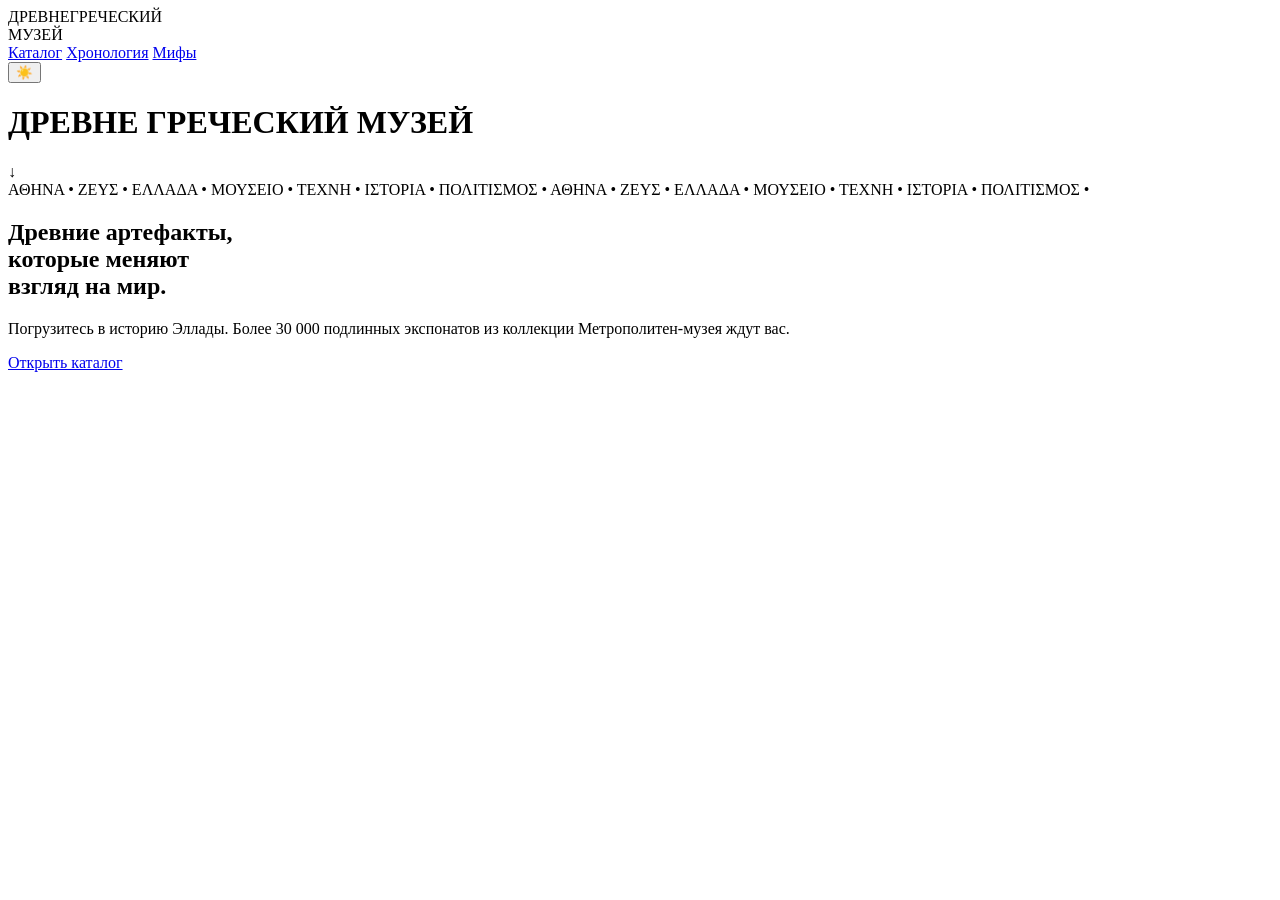
==== index.html @ 7599558a "Add museum files" ====
<!DOCTYPE html>
<html lang="ru">
<head>
  <meta charset="UTF-8">
  <meta name="viewport" content="width=device-width, initial-scale=1">
  <title>Древнегреческий музей</title>
  <link rel="stylesheet" href="css/style.css">
</head>
<body>
  
  <header class="hero">
    <nav class="hero-nav">
      <div class="logo">ДРЕВНЕГРЕЧЕСКИЙ<br>МУЗЕЙ</div>
      <div class="nav-right">
        <div class="links">
          <a href="catalog.html">Каталог</a>
          <a href="timeline.html">Хронология</a>
          <a href="myths.html">Мифы</a>
        </div>
        <button class="theme-toggle" id="themeBtn">☀️</button>
      </div>
    </nav>

    <div class="hero-title-wrapper">
      <h1 class="hero-title">
        <span>ДРЕВНЕ</span>
        <span>ГРЕЧЕСКИЙ</span>
        <span>МУЗЕЙ</span>
      </h1>
      <div class="hero-arrow">↓</div>
    </div>
    
    <div class="cloud-fade"></div>
  </header>

  <div class="marquee-container">
    <div class="marquee">
      ΑΘΗΝΑ • ΖΕΥΣ • ΕΛΛΑΔΑ • ΜΟΥΣΕΙΟ • ΤΕΧΝΗ • ΙΣΤΟΡΙΑ • ΠΟΛΙΤΙΣΜΟΣ • ΑΘΗΝΑ • ΖΕΥΣ • ΕΛΛΑΔΑ • ΜΟΥΣΕΙΟ • ΤΕΧΝΗ • ΙΣΤΟΡΙΑ • ΠΟΛΙΤΙΣΜΟΣ • 
    </div>
  </div>

  <section class="philosophy">
    <h2>Древние артефакты,<br>которые меняют<br>взгляд на мир.</h2>
    <p>Погрузитесь в историю Эллады. Более 30 000 подлинных экспонатов из коллекции Метрополитен-музея ждут вас.</p>
    <a class="btn" href="catalog.html">Открыть каталог</a>
  </section>

  <script>
    const themeBtn = document.getElementById('themeBtn');
    const body = document.body;
    if (localStorage.getItem('theme') === 'light') {
      body.classList.add('light-theme');
      themeBtn.textContent = '🌙';
    }
    themeBtn.addEventListener('click', () => {
      body.classList.toggle('light-theme');
      if (body.classList.contains('light-theme')) {
        themeBtn.textContent = '🌙';
        localStorage.setItem('theme', 'light');
      } else {
        themeBtn.textContent = '☀️';
        localStorage.setItem('theme', 'dark');
      }
    });
  </script>
</body>
</html>
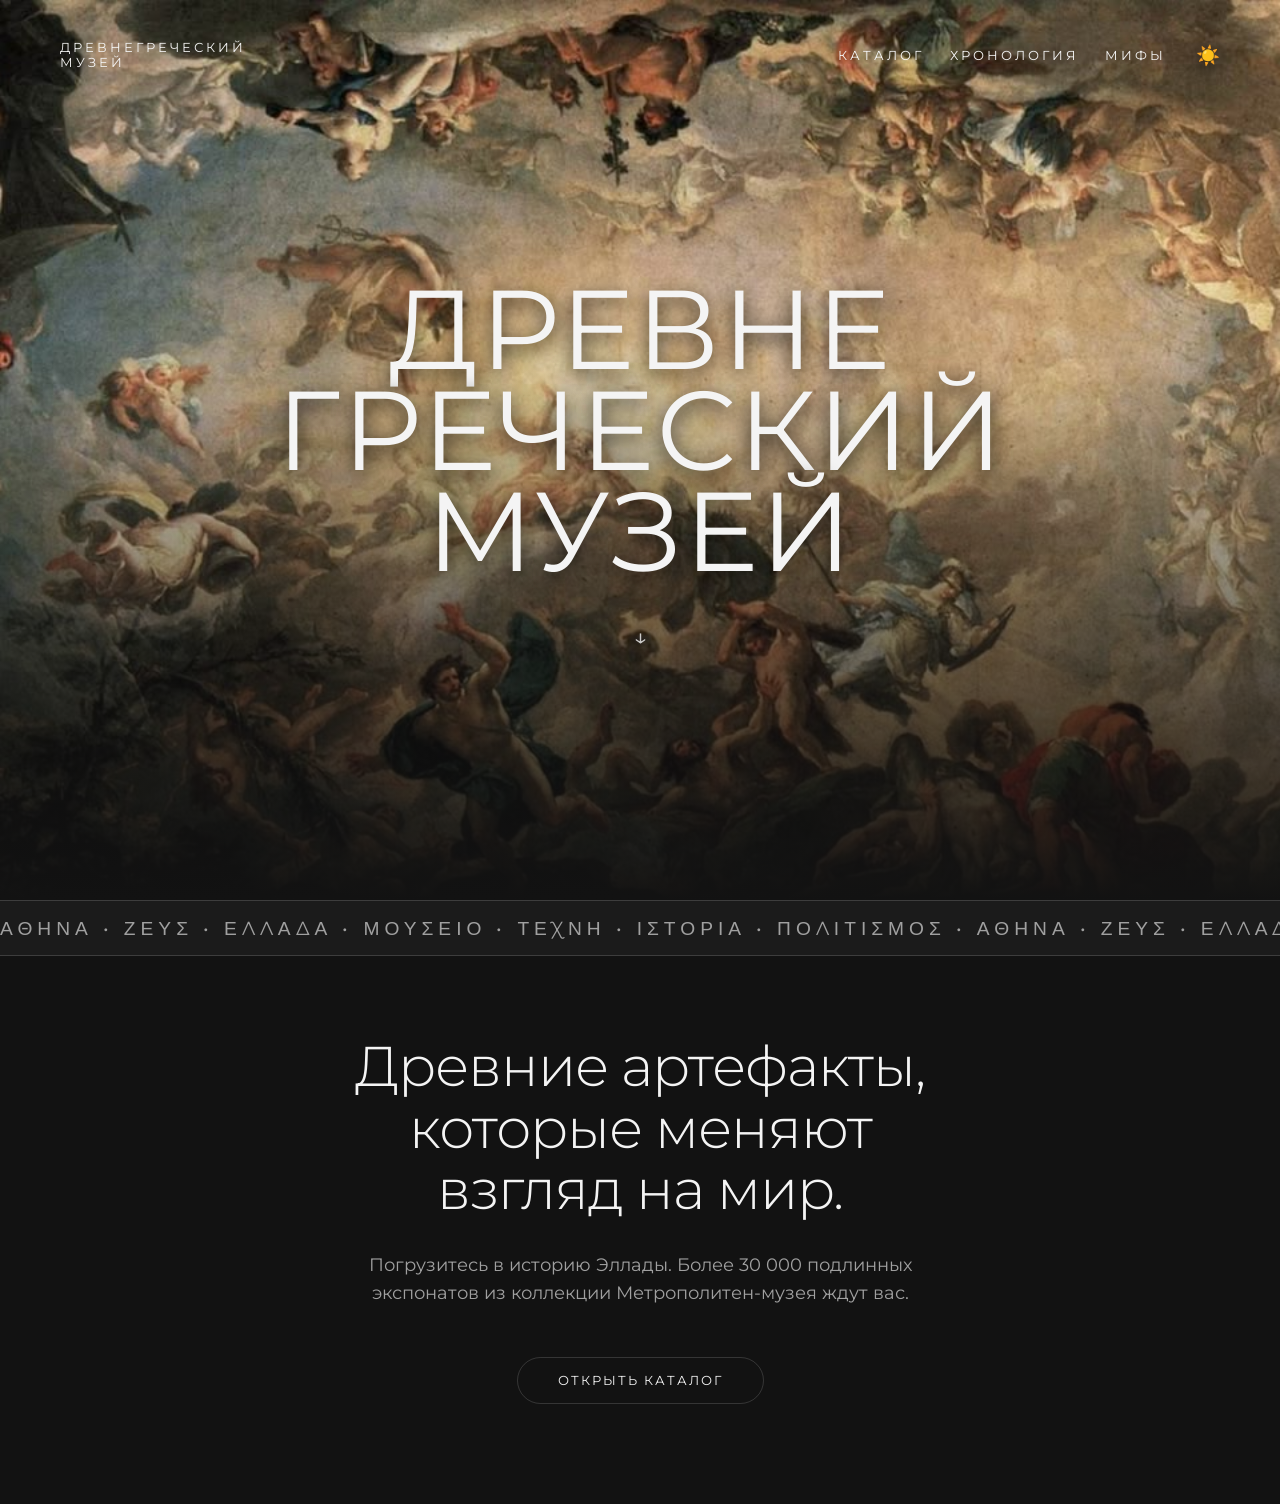
==== commit b433a2a7: "Update index.html" ====
--- a/index.html
+++ b/index.html
@@ -4,7 +4,7 @@
   <meta charset="UTF-8">
   <meta name="viewport" content="width=device-width, initial-scale=1">
   <title>Древнегреческий музей</title>
-  <link rel="stylesheet" href="css/style.css">
+  <link rel="stylesheet" href="style.css">
 </head>
 <body>
   
@@ -64,4 +64,4 @@
     });
   </script>
 </body>
-</html>+</html>
--- a/style.css
+++ b/style.css
@@ -0,0 +1,246 @@
+@import url('https://fonts.googleapis.com/css2?family=Montserrat:wght@300;400;600&display=swap');
+
+/* --- ТЕМНАЯ ТЕМА (По умолчанию) --- */
+:root {
+  --bg-dark: #121212; /* Запасной цвет */
+  --bg-card: rgba(30, 30, 30, 0.85); /* Полупрозрачная темная карточка */
+  --text-light: #f4f4f4;
+  --text-muted: #a0a0a0;
+  --border: rgba(255,255,255,0.15);
+  --btn-hover-bg: #f4f4f4;
+  --btn-hover-text: #121212;
+  --skeleton: #2a2a2a;
+  --hero-text-shadow: 0 5px 20px rgba(0,0,0,0.9); /* Тень для белого текста */
+}
+
+/* --- СВЕТЛАЯ ТЕМА (СВЕТЛЫЙ МРАМОР) --- */
+body.light-theme {
+  --bg-dark: #dcd2c3; 
+  --bg-card: rgba(255, 255, 255, 0.85); 
+  --text-light: #2b2520; /* Темно-коричневый текст */
+  --text-muted: #5a5048;
+  --border: rgba(43, 37, 32, 0.2);
+  --btn-hover-bg: #2b2520;
+  --btn-hover-text: #dcd2c3;
+  --skeleton: #c9beaf;
+  --hero-text-shadow: 0 5px 20px rgba(255,255,255,0.8); /* Светлая тень для темного текста */
+}
+
+* { box-sizing: border-box; margin: 0; padding: 0; }
+
+a { text-decoration: none; color: inherit; }
+
+/* --- ОБЩИЙ ФОН --- */
+body {
+  font-family: 'Montserrat', sans-serif;
+  background-color: var(--bg-dark);
+  color: var(--text-light);
+  min-height: 100vh;
+  background-image: url('../marble-dark.jpg'); 
+  background-size: cover;
+  background-attachment: fixed;
+  background-position: center;
+  transition: background 0.5s ease, color 0.5s ease;
+}
+
+body.light-theme {
+  background-image: url('../marble.jpg');
+}
+
+/* --- ГЛАВНАЯ СТРАНИЦА --- */
+.hero {
+  position: relative;
+  height: 100vh;
+  min-height: 700px;
+  display: flex;
+  flex-direction: column;
+  background-image: url('../bg.jpg');
+  background-size: cover;
+  background-position: center 20%;
+}
+
+body.light-theme .hero {
+  filter: sepia(0.3) brightness(1.1); /* Чуть светлее в светлой теме */
+}
+
+/* Навигация на главной */
+.hero-nav {
+  position: relative;
+  z-index: 1000;
+  display: flex;
+  justify-content: space-between;
+  align-items: center;
+  padding: 40px 60px;
+  font-size: 0.8rem;
+  letter-spacing: 3px;
+  text-transform: uppercase;
+}
+
+.nav-right { display: flex; align-items: center; gap: 30px; }
+
+.hero-nav a { 
+  margin-left: 20px; 
+  transition: opacity 0.3s; 
+  color: var(--text-light); 
+  text-shadow: var(--hero-text-shadow); 
+}
+.hero-nav a:hover { opacity: 0.7; }
+
+.theme-toggle { 
+  background: transparent; 
+  border: none; 
+  color: var(--text-light); 
+  font-size: 1.2rem; 
+  cursor: pointer; 
+  text-shadow: var(--hero-text-shadow);
+}
+
+/* Заголовок на главной */
+.hero-title-wrapper {
+  position: relative;
+  z-index: 10;
+  flex-grow: 1;
+  display: flex;
+  flex-direction: column;
+  justify-content: center;
+  align-items: center;
+  text-align: center;
+  margin-top: -80px;
+  pointer-events: none;
+}
+
+.hero-title {
+  font-size: 7rem;
+  font-weight: 400;
+  line-height: 0.9;
+  letter-spacing: 2px;
+  color: var(--text-light); /* Цвет меняется вместе с темой */
+  text-shadow: var(--hero-text-shadow);
+}
+.hero-title span { display: block; }
+
+.hero-arrow { 
+  margin-top: 40px; 
+  font-size: 1.5rem; 
+  opacity: 0.8; 
+  color: var(--text-light); /* Цвет меняется вместе с темой */
+  animation: bounce 2s infinite; 
+}
+
+@keyframes bounce {
+  0%, 20%, 50%, 80%, 100% { transform: translateY(0); }
+  40% { transform: translateY(-10px); }
+  60% { transform: translateY(-5px); }
+}
+
+.cloud-fade {
+  position: absolute; bottom: 0; left: 0; width: 100%; height: 60%;
+  background: linear-gradient(to bottom, transparent 0%, var(--bg-dark) 100%);
+  z-index: 5; pointer-events: none;
+}
+
+/* --- БЕГУЩАЯ СТРОКА --- */
+.marquee-container {
+  background: var(--bg-card);
+  border-top: 1px solid var(--border);
+  border-bottom: 1px solid var(--border);
+  overflow: hidden;
+  padding: 15px 0;
+  white-space: nowrap;
+  position: relative;
+  z-index: 10;
+  backdrop-filter: blur(5px);
+}
+.marquee {
+  display: inline-block;
+  animation: scroll 30s linear infinite;
+  font-size: 1.2rem;
+  letter-spacing: 5px;
+  color: var(--text-muted);
+}
+@keyframes scroll {
+  0% { transform: translateX(0); }
+  100% { transform: translateX(-50%); }
+}
+
+/* --- ТЕКСТ ПОД КАРТИНОЙ --- */
+.philosophy { position: relative; z-index: 10; text-align: center; padding: 80px 20px 100px; }
+.philosophy h2 { font-size: 3.5rem; font-weight: 300; line-height: 1.1; margin-bottom: 30px; letter-spacing: -1px; }
+.philosophy p { font-size: 1.1rem; color: var(--text-muted); max-width: 600px; margin: 0 auto 50px; line-height: 1.6; }
+
+.btn {
+  display: inline-block; padding: 15px 40px; background: transparent; color: var(--text-light);
+  font-size: 0.8rem; letter-spacing: 2px; text-transform: uppercase; border: 1px solid var(--border);
+  border-radius: 30px; transition: all 0.3s ease; cursor: pointer;
+}
+.btn:hover { background: var(--btn-hover-bg); color: var(--btn-hover-text); }
+
+/* --- ВНУТРЕННИЕ СТРАНИЦЫ --- */
+.page-container { max-width: 1400px; margin: 0 auto; padding: 40px 60px 100px; }
+.page-header {
+  display: flex; justify-content: space-between; align-items: center; flex-wrap: wrap; gap: 20px;
+  margin-bottom: 60px; padding-bottom: 20px; border-bottom: 1px solid var(--border);
+}
+.page-header .logo { font-size: 0.8rem; letter-spacing: 3px; text-transform: uppercase; line-height: 1.4; }
+.page-nav { display: flex; gap: 30px; flex-wrap: wrap; align-items: center;}
+.page-nav a { font-size: 0.8rem; letter-spacing: 2px; text-transform: uppercase; color: var(--text-muted); }
+.page-nav a:hover { color: var(--text-light); }
+
+.page-title { font-size: 4rem; font-weight: 600; text-transform: uppercase; letter-spacing: -2px; margin-bottom: 20px; }
+
+.filters { display: flex; gap: 20px; margin-bottom: 50px; flex-wrap: wrap; }
+.filters input, .filters select {
+  padding: 15px 20px; background: var(--bg-card); border: 1px solid var(--border);
+  color: var(--text-light); font-family: 'Montserrat', sans-serif; font-size: 0.9rem;
+  border-radius: 30px; outline: none; width: 300px;
+}
+
+/* Карточки */
+.card {
+  display: flex; flex-direction: column; background: var(--bg-card);
+  border-radius: 4px; overflow: hidden; transition: transform 0.4s ease, background 0.4s;
+  backdrop-filter: blur(10px);
+  border: 1px solid var(--border);
+  box-shadow: 0 10px 30px rgba(0,0,0,0.15);
+}
+
+.grid { display: grid; grid-template-columns: repeat(auto-fill, minmax(300px, 1fr)); gap: 40px; margin-top: 40px; }
+.card:hover { transform: translateY(-10px); }
+.card img { width: 100%; height: 350px; object-fit: cover; filter: brightness(0.85); transition: filter 0.4s; }
+.card:hover img { filter: brightness(1); }
+.card-info { padding: 25px 20px; flex-grow: 1; display: flex; flex-direction: column; }
+.card h3 { font-size: 1.3rem; font-weight: 600; margin-bottom: 15px; text-transform: uppercase; letter-spacing: 1px; }
+.card p { font-size: 0.9rem; color: var(--text-muted); line-height: 1.6; display: -webkit-box; -webkit-line-clamp: 5; -webkit-box-orient: vertical; overflow: hidden; }
+
+/* Скелетоны */
+.skeleton {
+  background: var(--bg-card); border-radius: 4px; height: 450px;
+  position: relative; overflow: hidden; border: 1px solid var(--border);
+}
+.skeleton::after {
+  content: ""; position: absolute; top: 0; left: -100%; width: 50%; height: 100%;
+  background: linear-gradient(90deg, transparent, rgba(255,255,255,0.1), transparent);
+  animation: loading 1.5s infinite;
+}
+@keyframes loading {
+  100% { left: 100%; }
+}
+
+/* СТРАНИЦА ЭКСПОНАТА */
+.exhibit-layout { display: flex; gap: 60px; align-items: flex-start; margin-top: 40px; }
+.exhibit-image { flex: 1; }
+.exhibit-image img { width: 100%; border-radius: 4px; border: 1px solid var(--border); }
+.exhibit-info { flex: 1; }
+.exhibit-info h1 { font-size: 3rem; margin-bottom: 30px; text-transform: uppercase; letter-spacing: -1px; }
+.exhibit-info dl { display: grid; grid-template-columns: 150px 1fr; gap: 20px; margin-bottom: 40px; }
+.exhibit-info dt { font-size: 0.8rem; text-transform: uppercase; color: var(--text-muted); letter-spacing: 1px; }
+.exhibit-info dd { font-size: 1rem; }
+
+@media (max-width: 768px) {
+  .hero-title { font-size: 4rem; }
+  .hero-nav { flex-direction: column; align-items: center; gap: 20px; padding: 20px; }
+  .page-container { padding: 20px; }
+  .page-title { font-size: 2.5rem; }
+  .grid { grid-template-columns: 1fr; }
+  .exhibit-layout { flex-direction: column; }
+}
